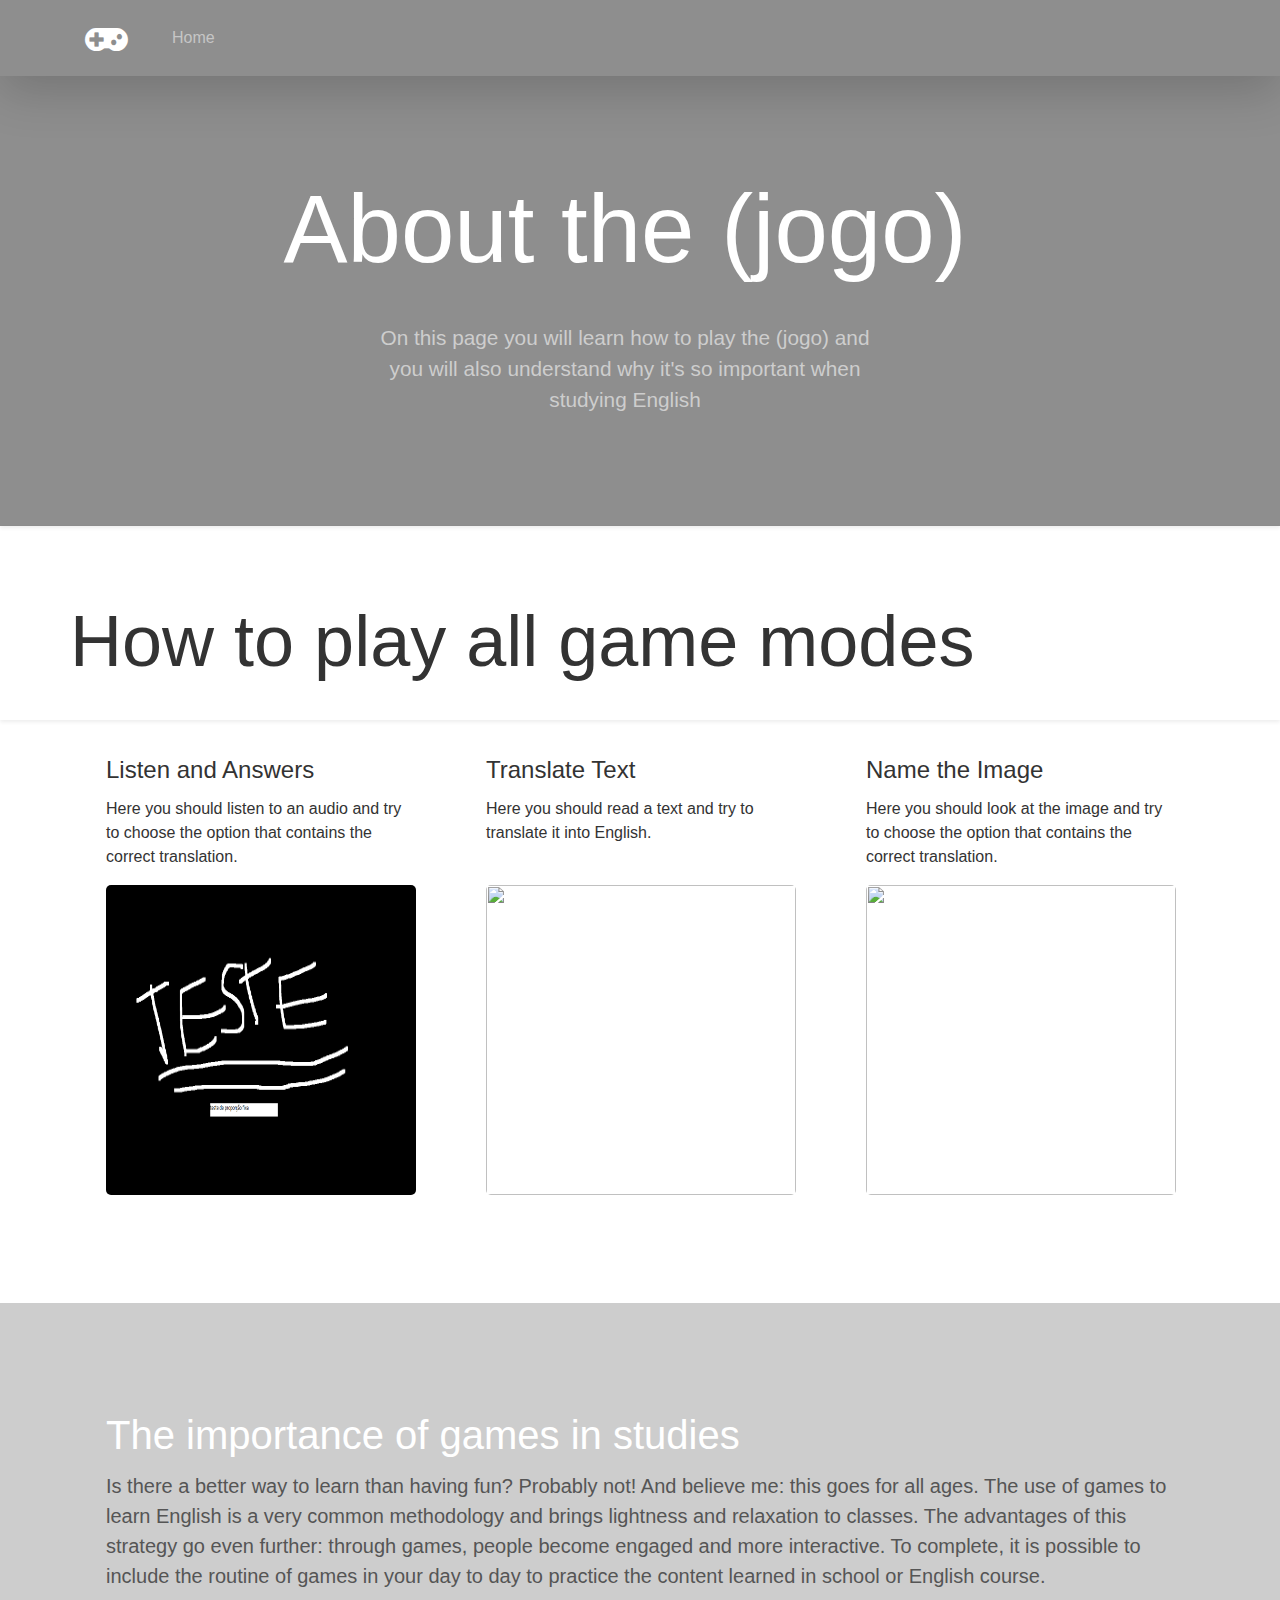
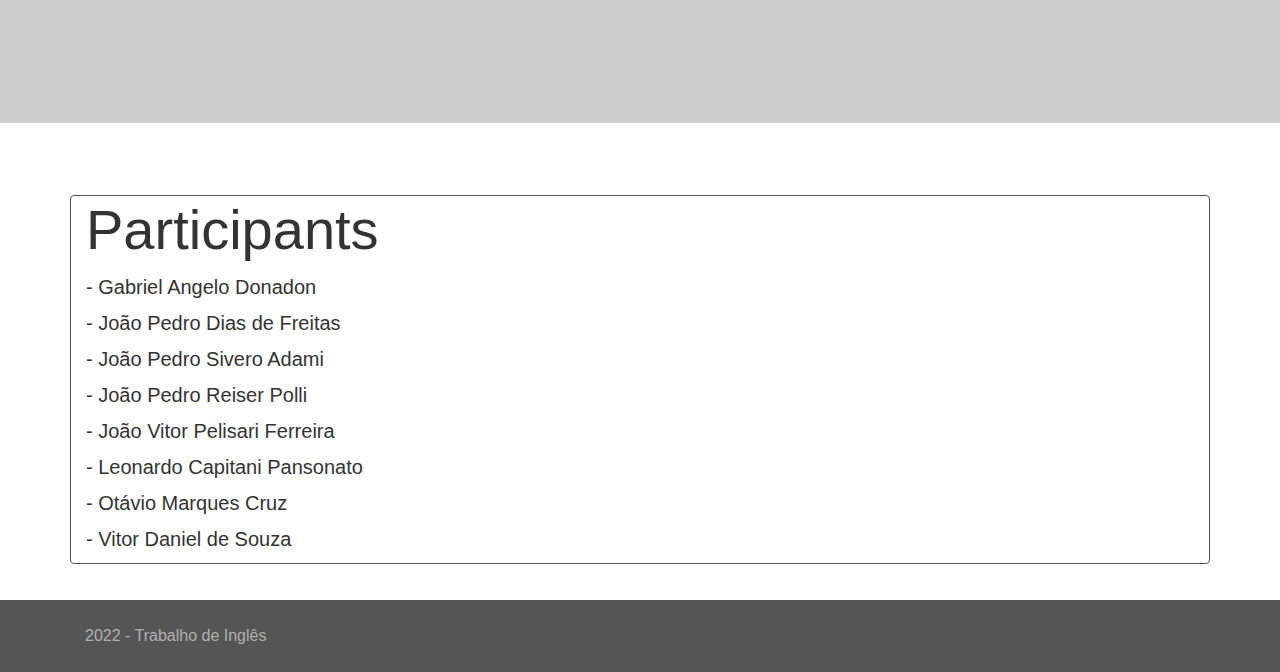
==== kleber/index.html @ 8205cf1e "Initial commit" ====
<!DOCTYPE html>
<html>

<head>
  <meta charset="utf-8">
  <meta name="viewport" content="width=device-width, initial-scale=1">
  <!-- PAGE settings -->
  <link rel="icon" href="https://templates.pingendo.com/assets/Pingendo_favicon.ico">
  <title>About</title>
  <style>
  </style>
  <meta name="description" content="Wireframe design of a landing page by Pingendo">
  <meta name="keywords" content="Pingendo bootstrap example template wireframe landing">
  <meta name="author" content="Pingendo">
  <!-- CSS dependencies -->
  <link rel="stylesheet" href="https://cdnjs.cloudflare.com/ajax/libs/font-awesome/4.7.0/css/font-awesome.min.css" type="text/css">
  <link rel="stylesheet" href="wireframe.css">
</head>

<body class="">
  <nav class="navbar navbar-expand-md navbar-dark bg-info shadow-lg" style="">
    <div class="container">
      <a class="navbar-brand" href="#"><i class="fa d-inline fa-2x fa-gamepad Example of gamepad"></i></a>
      <button class="navbar-toggler navbar-toggler-right" type="button" data-toggle="collapse" data-target="#navbar2SupportedContent" aria-controls="navbar2SupportedContent" aria-expanded="false" aria-label="Toggle navigation">
        <span class="navbar-toggler-icon"></span> </button>
      <div class="collapse navbar-collapse text-center justify-content-between" id="navbar2SupportedContent">
        <ul class="navbar-nav">
          <li class="nav-item" style="">
            <a class="nav-link mx-2" href="#">Home</a>
          </li>
        </ul>
      </div>
    </div>
  </nav>
  <div class="h-50 d-flex align-items-center bg-info shadow-sm">
    <div class="container">
      <div class="row w-100">
        <div class="mx-auto text-center col-md-6">
          <h3 class="pb-3 display-1 flex-grow-1 d-flex text-nowrap justify-content-center" style="">About the (jogo)</h3>
          <p class="lead text-primary px-0 mx-0" style="">On this page you will learn how to play the (jogo) and you will also understand why it's so important when studying English</p>
        </div>
      </div>
    </div>
  </div>
  <div class="text-left shadow-sm pt-5 pb-0" style="">
    <div class="container">
      <div class="row">
        <div class="col-md-12 px-0">
          <h1 class="display-3 pb-3" style="">How to play all game modes</h1>
        </div>
      </div>
    </div>
  </div>
  <div class="pb-5 pt-0" style="">
    <div class="container">
      <div class="row">
        <div class="p-4 col-lg-4 col-md-6">
          <h4><b>Listen and Answers</b></h4>
          <p class="">Here you should listen to an audio and try to choose the option that contains the correct translation.</p>
          <div class="row">
            <div class="Images_tutorial">
              <div class="col-md-12"><a href="../listen/basic/BListen.php"><img src="recursos/Sem título.png" height="310" width="310" id="images"></a></div>
            </div>
          </div>
        </div>
        <div class="p-4 col-lg-4 col-md-6">
          <h4><b>Translate Text</b></h4>
          <p class="pb-3">Here you should read a text and try to translate it into English.</p>
          <div class="row">
            <div class="Images_tutorial">
              <div class="col-md-12"><a href="#"><img src="https://static.pingendo.com/img-placeholder-1.svg" height="310" width="310" id="images"></a></div>
            </div>
          </div>
        </div>
        <div class="p-4 col-lg-4">
          <h4><b>Name the Image</b></h4>
          <p style="">Here you should look at the image and try to choose the option that contains the correct translation.</p>
          <div class="row">
            <div class="Images_tutorial">
              <div class="col-md-12"><a href="#"><img src="https://static.pingendo.com/img-placeholder-1.svg" height="310" width="310" id="images"></a></div>
            </div>
          </div>
        </div>
      </div>
    </div>
  </div>
  <div class="py-5 bg-primary">
    <div class="container">
      <div class="row">
        <div class="p-4 col-lg-12" style="">
          <h1 class="text-white pb-0 pt-0 mb-2" style="">The importance of games in studies</h1>
          <div class="blockquote text-muted">
            <p class="mb-0 text-dark">Is there a better way to learn than having fun? Probably not! And believe me: this goes for all ages. The use of games to learn English is a very common methodology and brings lightness and relaxation to classes. The advantages of this strategy go even further: through games, people become engaged and more interactive. To complete, it is possible to include the routine of games in your day to day to practice the content learned in school or English course.</p>
          </div>
        </div>
      </div>
    </div>
  </div>
  <div class="pt-5 pb-4">
    <div class="container">
      <div class="row">
        <div class="col-md-12 border rounded border-dark">
          <h1 class="display-4">Participants</h1>
          <div class="row">
            <div class="col-md-12">
              <h5 class="">- Gabriel Angelo Donadon</h5>
            </div>
          </div>
          <div class="row">
            <div class="col-md-12">
              <h5 class="">- João Pedro Dias de Freitas</h5>
            </div>
          </div>
          <h5 class="">- João Pedro Sivero Adami</h5>
          <div class="row">
            <div class="col-md-12">
              <h5 class="">- João Pedro Reiser Polli</h5>
            </div>
          </div>
          <h5 class="">- João Vitor Pelisari Ferreira</h5>
          <h5 class="">- Leonardo Capitani Pansonato</h5>
          <h5 class="">- Otávio Marques Cruz</h5>
          <h5 class="">- Vitor Daniel de Souza</h5>
        </div>
      </div>
    </div>
  </div>
  <div class="bg-dark py-3">
    <div class="container">
      <div class="row d-flex justify-content-between">
        <div class="col-lg-4 col-md-12">
          <p class="text-secondary mb-0">2022 - Trabalho de Inglês</p>
        </div>
      </div>
    </div>
  </div>

</html>
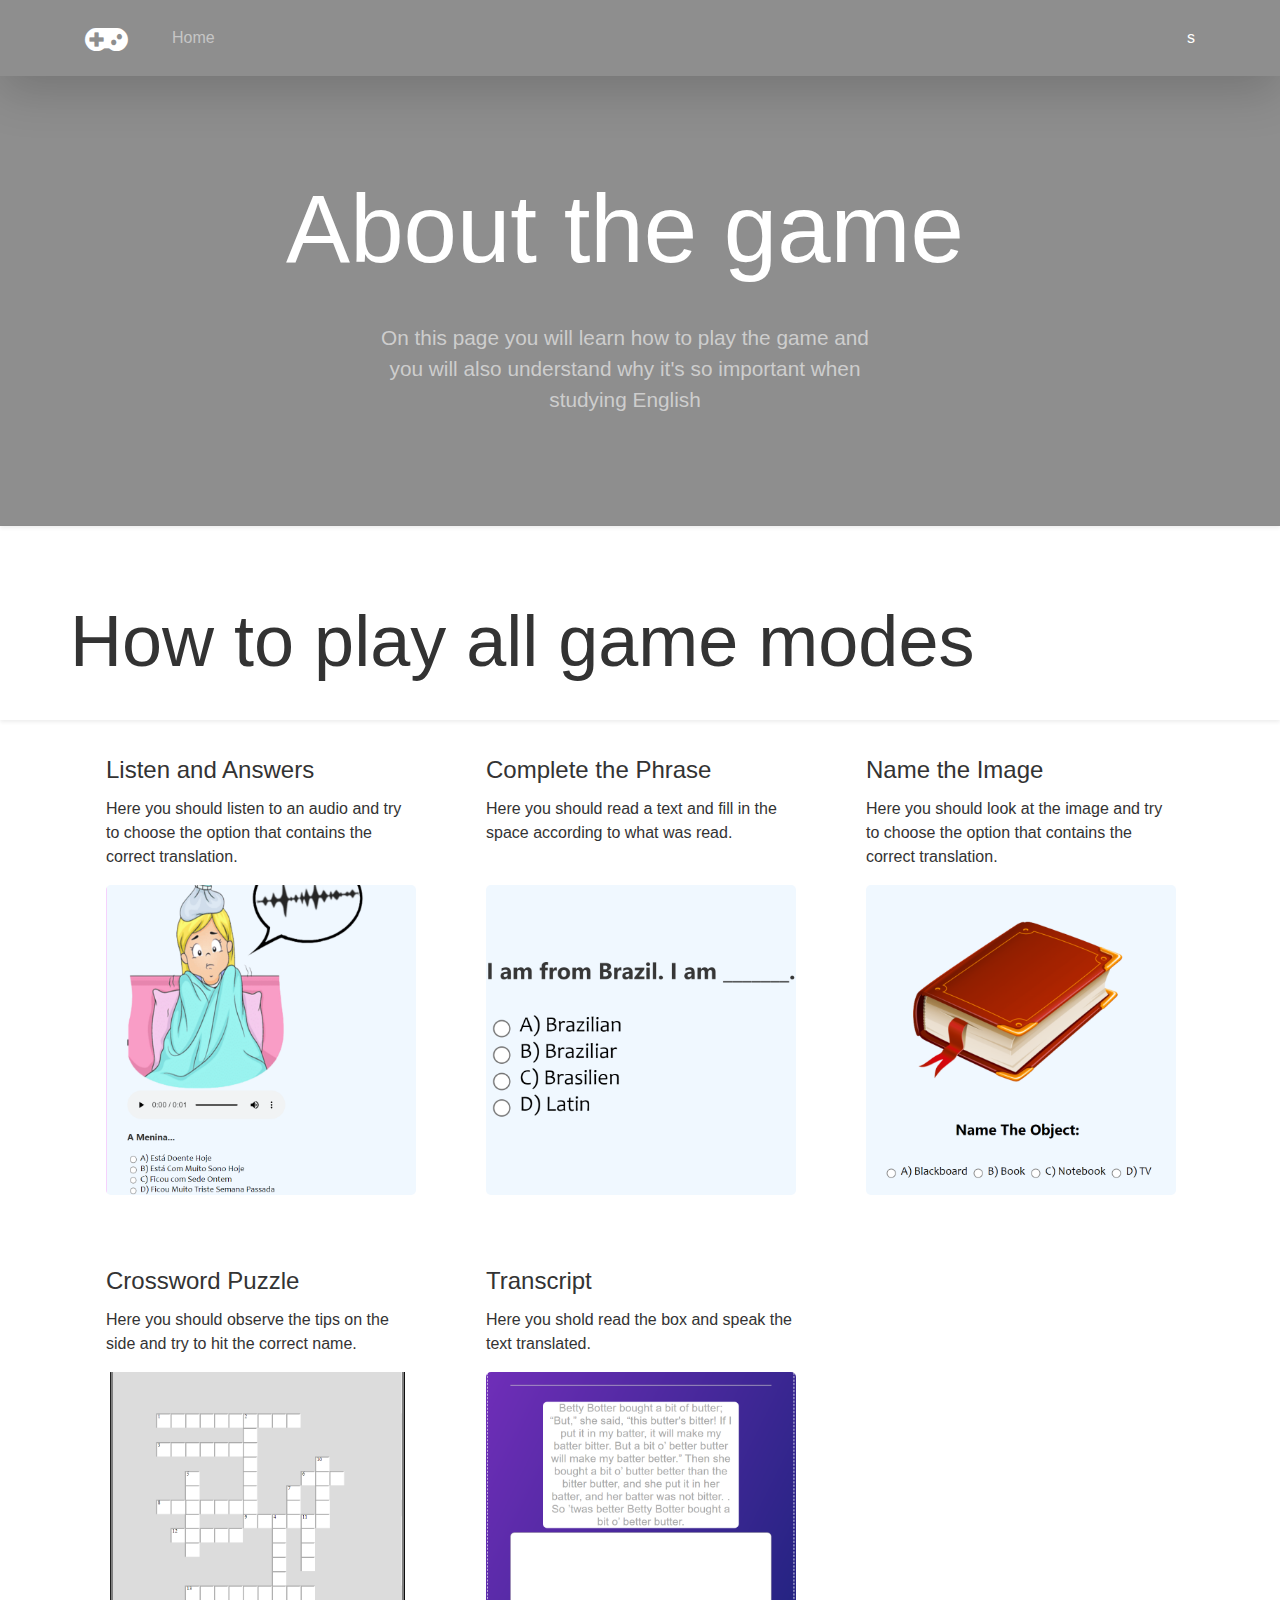
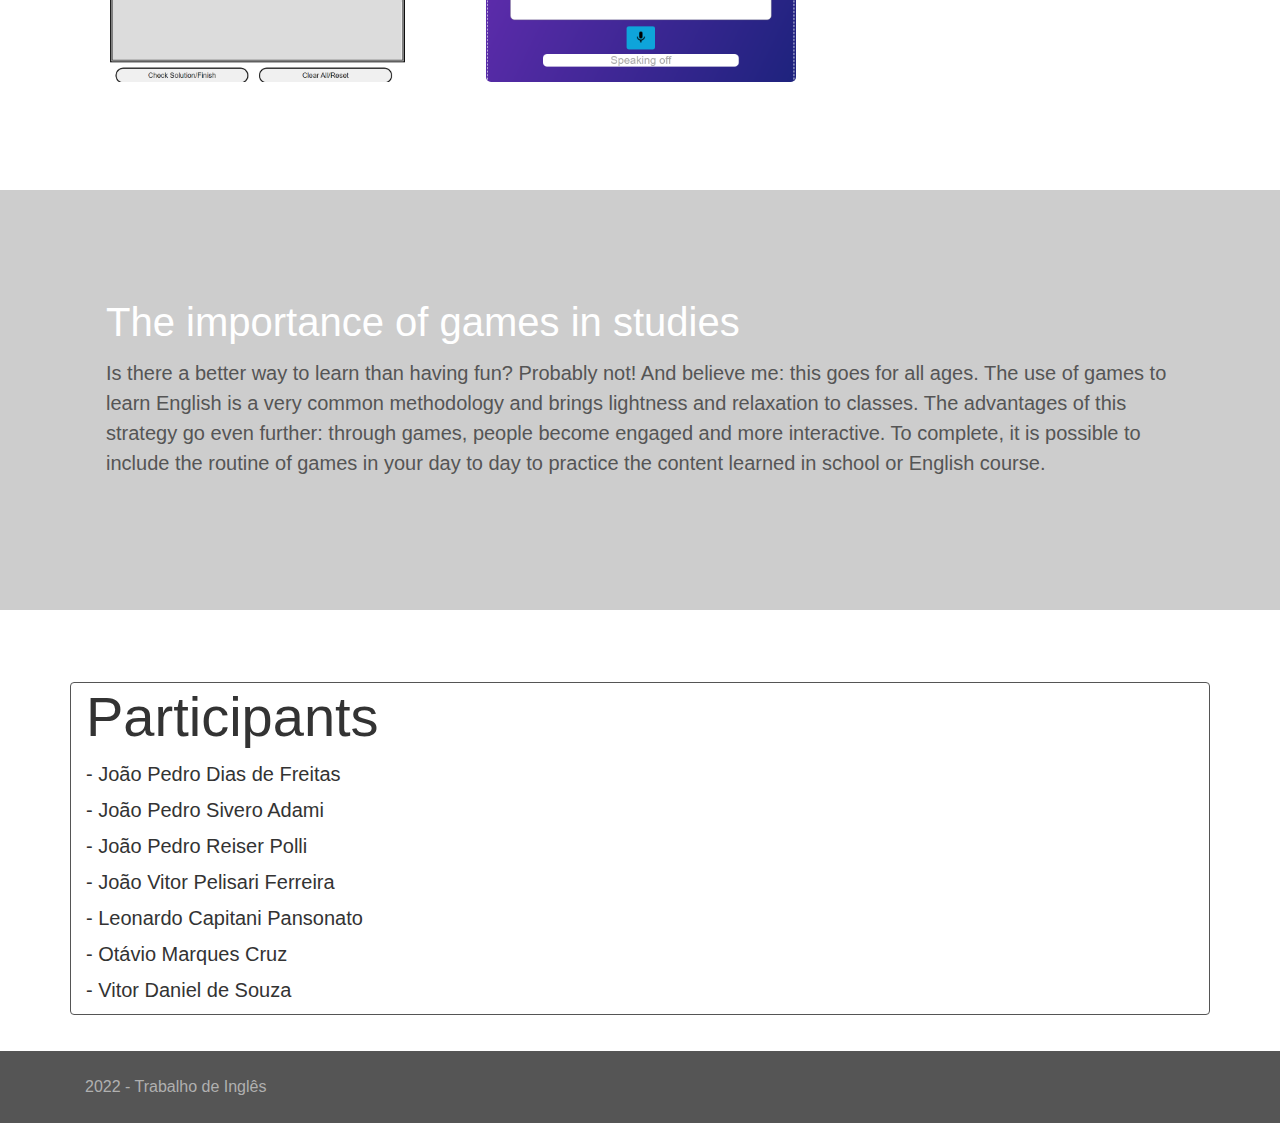
==== commit 49caecb7: "commit teste" ====
--- a/kleber/index.html
+++ b/kleber/index.html
@@ -5,79 +5,100 @@
   <meta charset="utf-8">
   <meta name="viewport" content="width=device-width, initial-scale=1">
   <!-- PAGE settings -->
-  <link rel="icon" href="https://templates.pingendo.com/assets/Pingendo_favicon.ico">
+  <link rel="icon" href="https://upload.wikimedia.org/wikipedia/commons/thumb/f/fc/Valorant_logo_-_pink_color_version.svg/800px-Valorant_logo_-_pink_color_version.svg.png">
   <title>About</title>
   <style>
   </style>
-  <meta name="description" content="Wireframe design of a landing page by Pingendo">
-  <meta name="keywords" content="Pingendo bootstrap example template wireframe landing">
-  <meta name="author" content="Pingendo">
   <!-- CSS dependencies -->
   <link rel="stylesheet" href="https://cdnjs.cloudflare.com/ajax/libs/font-awesome/4.7.0/css/font-awesome.min.css" type="text/css">
   <link rel="stylesheet" href="wireframe.css">
 </head>
 
 <body class="">
-  <nav class="navbar navbar-expand-md navbar-dark bg-info shadow-lg" style="">
+  <nav class="navbar navbar-expand-md navbar-dark bg-info shadow-lg">
     <div class="container">
-      <a class="navbar-brand" href="#"><i class="fa d-inline fa-2x fa-gamepad Example of gamepad"></i></a>
+      <a class="navbar-brand" href="../Home/index.html"><i class="fa d-inline fa-2x fa-gamepad Example of gamepad"></i></a>
       <button class="navbar-toggler navbar-toggler-right" type="button" data-toggle="collapse" data-target="#navbar2SupportedContent" aria-controls="navbar2SupportedContent" aria-expanded="false" aria-label="Toggle navigation">
         <span class="navbar-toggler-icon"></span> </button>
       <div class="collapse navbar-collapse text-center justify-content-between" id="navbar2SupportedContent">
         <ul class="navbar-nav">
-          <li class="nav-item" style="">
-            <a class="nav-link mx-2" href="#">Home</a>
+          <li class="nav-item">
+            <a class="nav-link mx-2" href="../Home/index.html">Home</a>
           </li>
         </ul>
-      </div>
+      </div>s
     </div>
   </nav>
   <div class="h-50 d-flex align-items-center bg-info shadow-sm">
     <div class="container">
       <div class="row w-100">
         <div class="mx-auto text-center col-md-6">
-          <h3 class="pb-3 display-1 flex-grow-1 d-flex text-nowrap justify-content-center" style="">About the (jogo)</h3>
-          <p class="lead text-primary px-0 mx-0" style="">On this page you will learn how to play the (jogo) and you will also understand why it's so important when studying English</p>
+          <h3 class="pb-3 display-1 flex-grow-1 d-flex text-nowrap justify-content-center">About the game</h3>
+          <p class="lead text-primary px-0 mx-0">On this page you will learn how to play the game and you will also understand why it's so important when studying English</p>
         </div>
       </div>
     </div>
   </div>
-  <div class="text-left shadow-sm pt-5 pb-0" style="">
+  <div class="text-left shadow-sm pt-5 pb-0">
     <div class="container">
       <div class="row">
         <div class="col-md-12 px-0">
-          <h1 class="display-3 pb-3" style="">How to play all game modes</h1>
+          <h1 class="display-3 pb-3">How to play all game modes</h1>
         </div>
       </div>
     </div>
   </div>
-  <div class="pb-5 pt-0" style="">
+  <div class="pt-0">
     <div class="container">
       <div class="row">
-        <div class="p-4 col-lg-4 col-md-6">
+        <div class="p-4 col-lg-4 col-md-4">
           <h4><b>Listen and Answers</b></h4>
           <p class="">Here you should listen to an audio and try to choose the option that contains the correct translation.</p>
           <div class="row">
             <div class="Images_tutorial">
-              <div class="col-md-12"><a href="../listen/basic/BListen.php"><img src="recursos/Sem título.png" height="310" width="310" id="images"></a></div>
+              <div class="col-md-12"><a href="../listen/basic/BListen.php"><img src="../New Home/recursos/img1.png" height="310" width="310" id="images"></a></div>
             </div>
           </div>
         </div>
-        <div class="p-4 col-lg-4 col-md-6">
-          <h4><b>Translate Text</b></h4>
-          <p class="pb-3">Here you should read a text and try to translate it into English.</p>
+        <div class="p-4 col-lg-4 col-md-4">
+          <h4><b>Complete the Phrase</b></h4>
+          <p class="pb-3">Here you should read a text and fill in the space according to what was read.</p>
           <div class="row">
             <div class="Images_tutorial">
-              <div class="col-md-12"><a href="#"><img src="https://static.pingendo.com/img-placeholder-1.svg" height="310" width="310" id="images"></a></div>
+              <div class="col-md-12"><a href="../complete/Bcomplete.php"><img src="../New Home/recursos/img2.png" height="310" width="310" id="images"></a></div>
             </div>
           </div>
         </div>
         <div class="p-4 col-lg-4">
           <h4><b>Name the Image</b></h4>
-          <p style="">Here you should look at the image and try to choose the option that contains the correct translation.</p>
+          <p>Here you should look at the image and try to choose the option that contains the correct translation.</p>
           <div class="row">
             <div class="Images_tutorial">
-              <div class="col-md-12"><a href="#"><img src="https://static.pingendo.com/img-placeholder-1.svg" height="310" width="310" id="images"></a></div>
+              <div class="col-md-12"><a href="../Name/quizma.php"><img src="../New Home/recursos/img3.png" height="310" width="310" id="images"></a></div>
+            </div>
+          </div>
+        </div>
+      </div>
+    </div>
+  </div>
+  <div class="pb-5 pt-0">
+    <div class="container">
+      <div class="row">
+        <div class="p-4 col-lg-4 col-md-6">
+          <h4><b>Crossword Puzzle</b></h4>
+          <p class="">Here you should observe the tips on the side and try to hit the correct name.</p>
+          <div class="row">
+            <div class="Images_tutorial">
+              <div class="col-md-12"><a href="../jogoDoCV/CV.html"><img src="../New Home/recursos/img4.png" height="310" width="310" id="images"></a></div>
+            </div>
+          </div>
+        </div>
+        <div class="p-4 col-lg-4 col-md-6">
+          <h4><b>Transcript</b></h4>
+          <p class="">Here you shold read the box and speak the text translated.</p>
+          <div class="row">
+            <div class="Images_tutorial">
+              <div class="col-md-12"><a href="../transcript/index.html"><img src="../New Home/recursos/img5.png" height="310" width="310" id="images"></a></div>
             </div>
           </div>
         </div>
@@ -87,8 +108,8 @@
   <div class="py-5 bg-primary">
     <div class="container">
       <div class="row">
-        <div class="p-4 col-lg-12" style="">
-          <h1 class="text-white pb-0 pt-0 mb-2" style="">The importance of games in studies</h1>
+        <div class="p-4 col-lg-12">
+          <h1 class="text-white pb-0 pt-0 mb-2">The importance of games in studies</h1>
           <div class="blockquote text-muted">
             <p class="mb-0 text-dark">Is there a better way to learn than having fun? Probably not! And believe me: this goes for all ages. The use of games to learn English is a very common methodology and brings lightness and relaxation to classes. The advantages of this strategy go even further: through games, people become engaged and more interactive. To complete, it is possible to include the routine of games in your day to day to practice the content learned in school or English course.</p>
           </div>
@@ -101,22 +122,9 @@
       <div class="row">
         <div class="col-md-12 border rounded border-dark">
           <h1 class="display-4">Participants</h1>
-          <div class="row">
-            <div class="col-md-12">
-              <h5 class="">- Gabriel Angelo Donadon</h5>
-            </div>
-          </div>
-          <div class="row">
-            <div class="col-md-12">
-              <h5 class="">- João Pedro Dias de Freitas</h5>
-            </div>
-          </div>
+          <h5 class="">- João Pedro Dias de Freitas</h5>
           <h5 class="">- João Pedro Sivero Adami</h5>
-          <div class="row">
-            <div class="col-md-12">
-              <h5 class="">- João Pedro Reiser Polli</h5>
-            </div>
-          </div>
+          <h5 class="">- João Pedro Reiser Polli</h5>
           <h5 class="">- João Vitor Pelisari Ferreira</h5>
           <h5 class="">- Leonardo Capitani Pansonato</h5>
           <h5 class="">- Otávio Marques Cruz</h5>
@@ -134,5 +142,6 @@
       </div>
     </div>
   </div>
+</body>
 
 </html>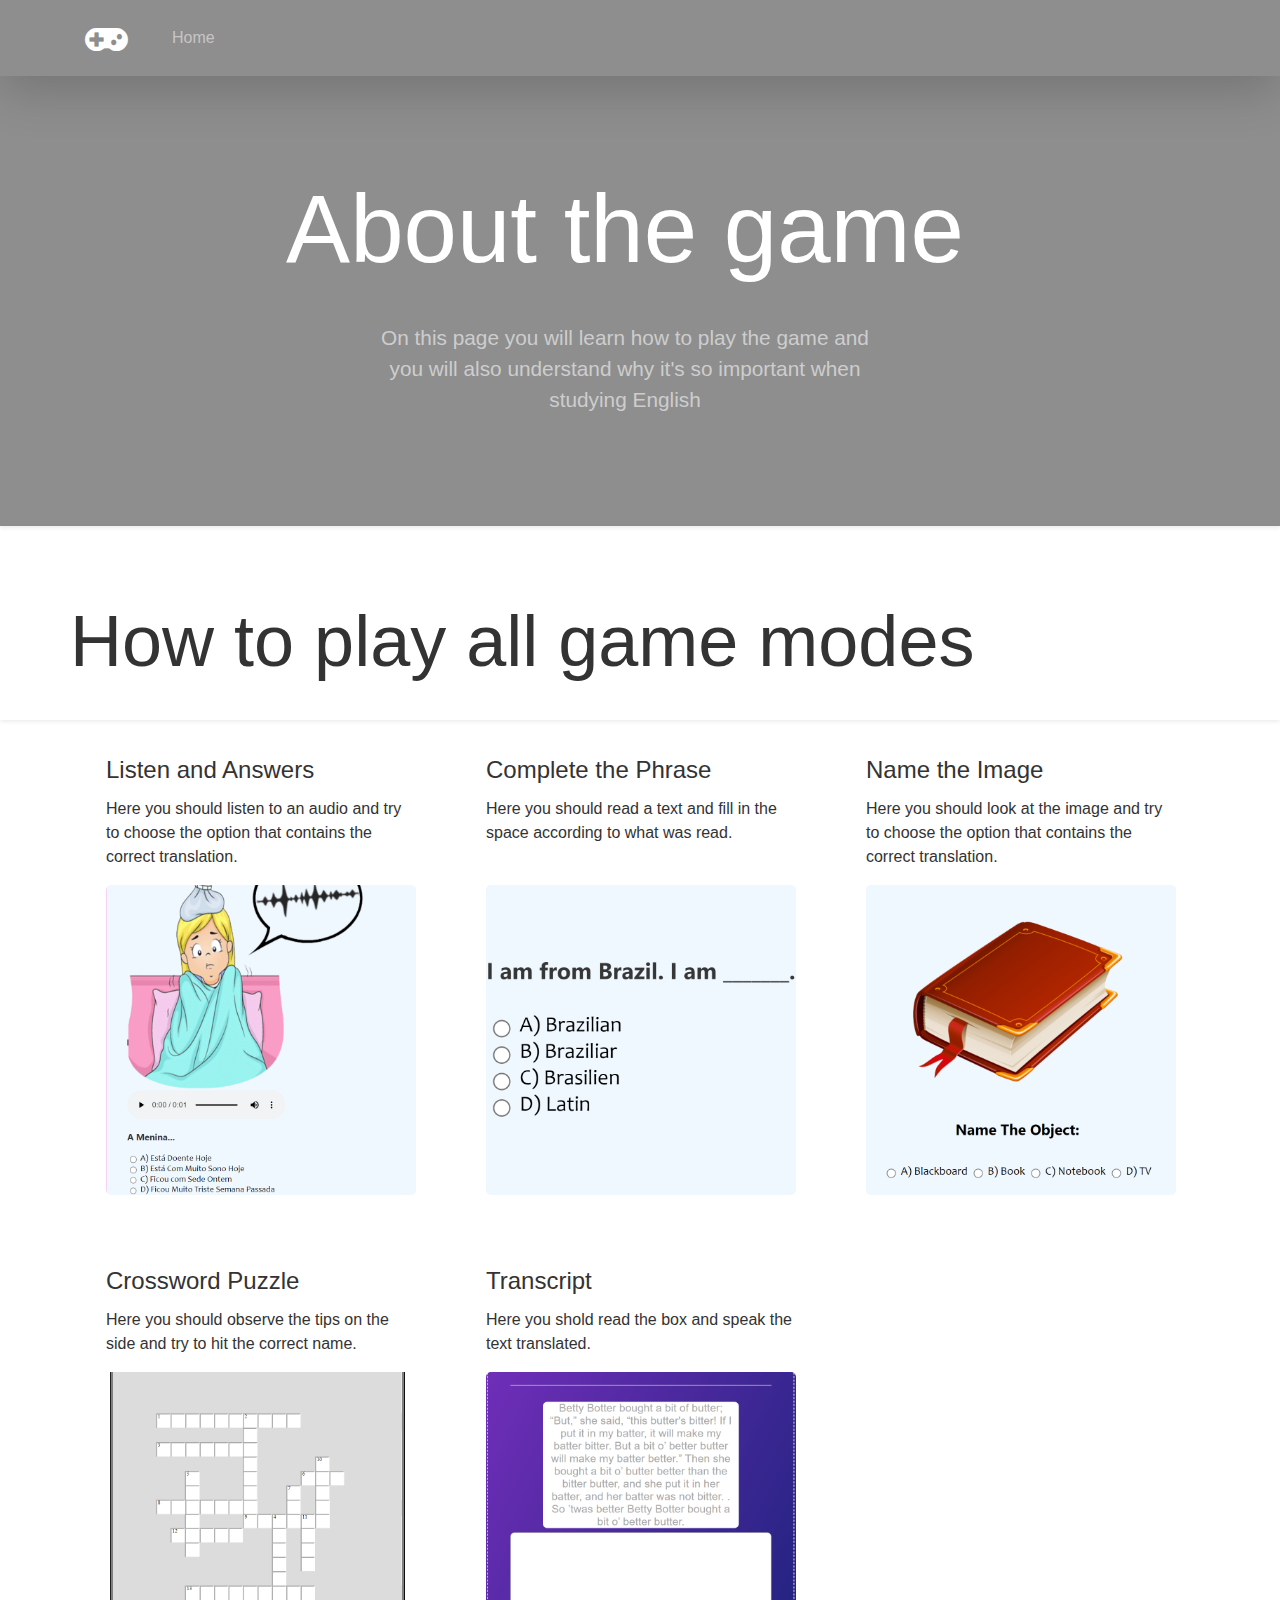
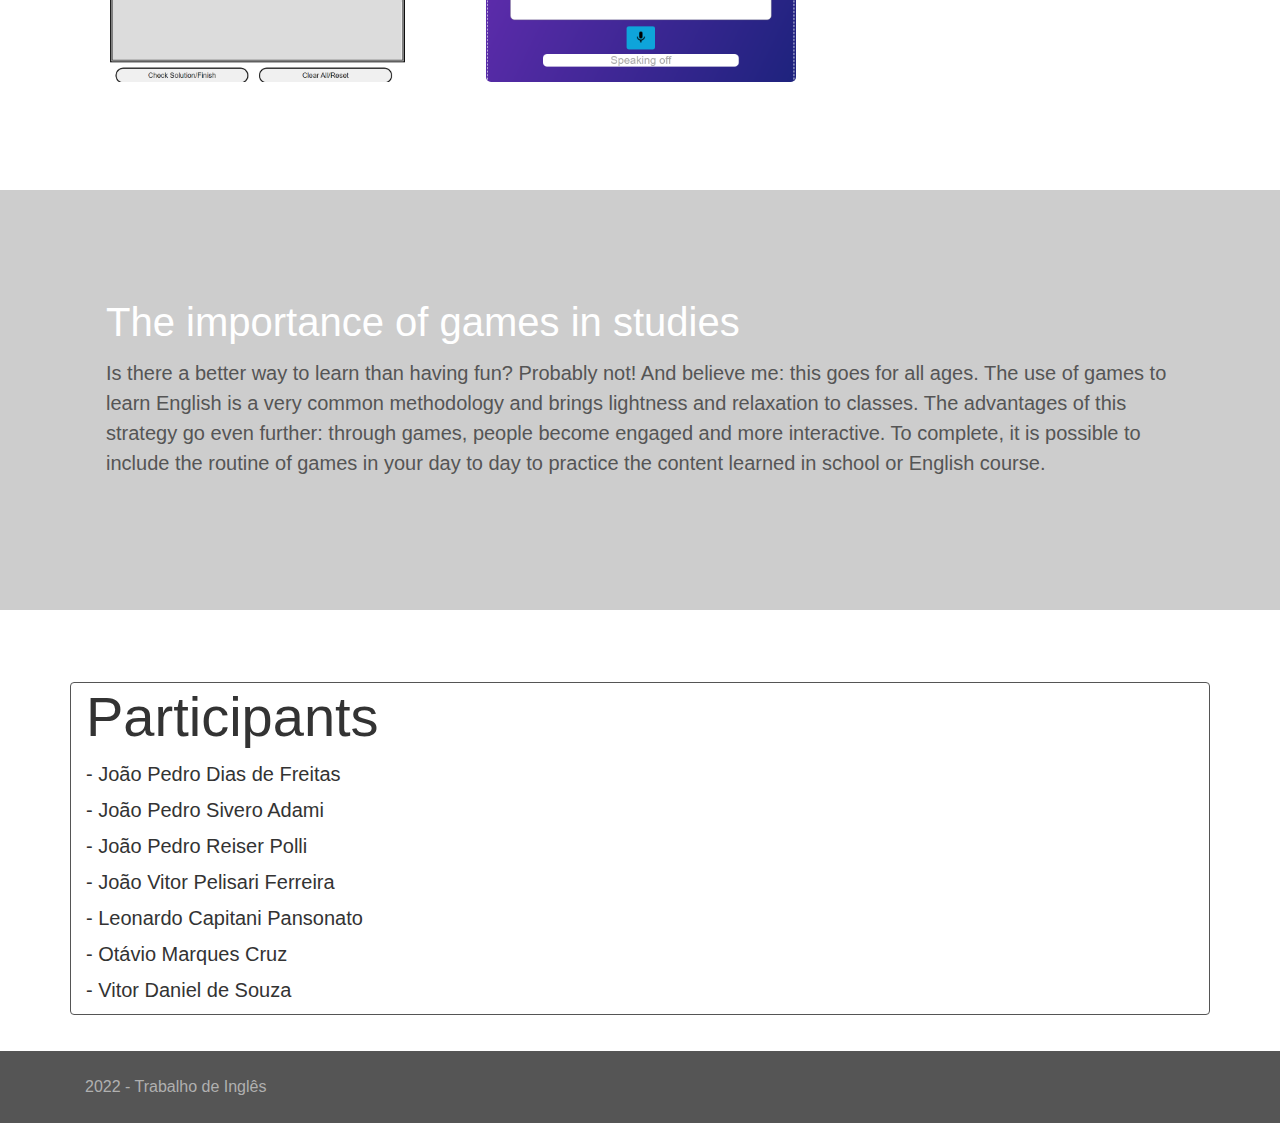
==== commit 76f157bb: "Correções e botão" ====
--- a/kleber/index.html
+++ b/kleber/index.html
@@ -17,16 +17,16 @@
 <body class="">
   <nav class="navbar navbar-expand-md navbar-dark bg-info shadow-lg">
     <div class="container">
-      <a class="navbar-brand" href="../Home/index.html"><i class="fa d-inline fa-2x fa-gamepad Example of gamepad"></i></a>
+      <a class="navbar-brand" href="../New Home/index.html"><i class="fa d-inline fa-2x fa-gamepad Example of gamepad"></i></a>
       <button class="navbar-toggler navbar-toggler-right" type="button" data-toggle="collapse" data-target="#navbar2SupportedContent" aria-controls="navbar2SupportedContent" aria-expanded="false" aria-label="Toggle navigation">
         <span class="navbar-toggler-icon"></span> </button>
       <div class="collapse navbar-collapse text-center justify-content-between" id="navbar2SupportedContent">
         <ul class="navbar-nav">
           <li class="nav-item">
-            <a class="nav-link mx-2" href="../Home/index.html">Home</a>
+            <a class="nav-link mx-2" href="../New Home/index.html">Home</a>
           </li>
         </ul>
-      </div>s
+      </div>
     </div>
   </nav>
   <div class="h-50 d-flex align-items-center bg-info shadow-sm">
